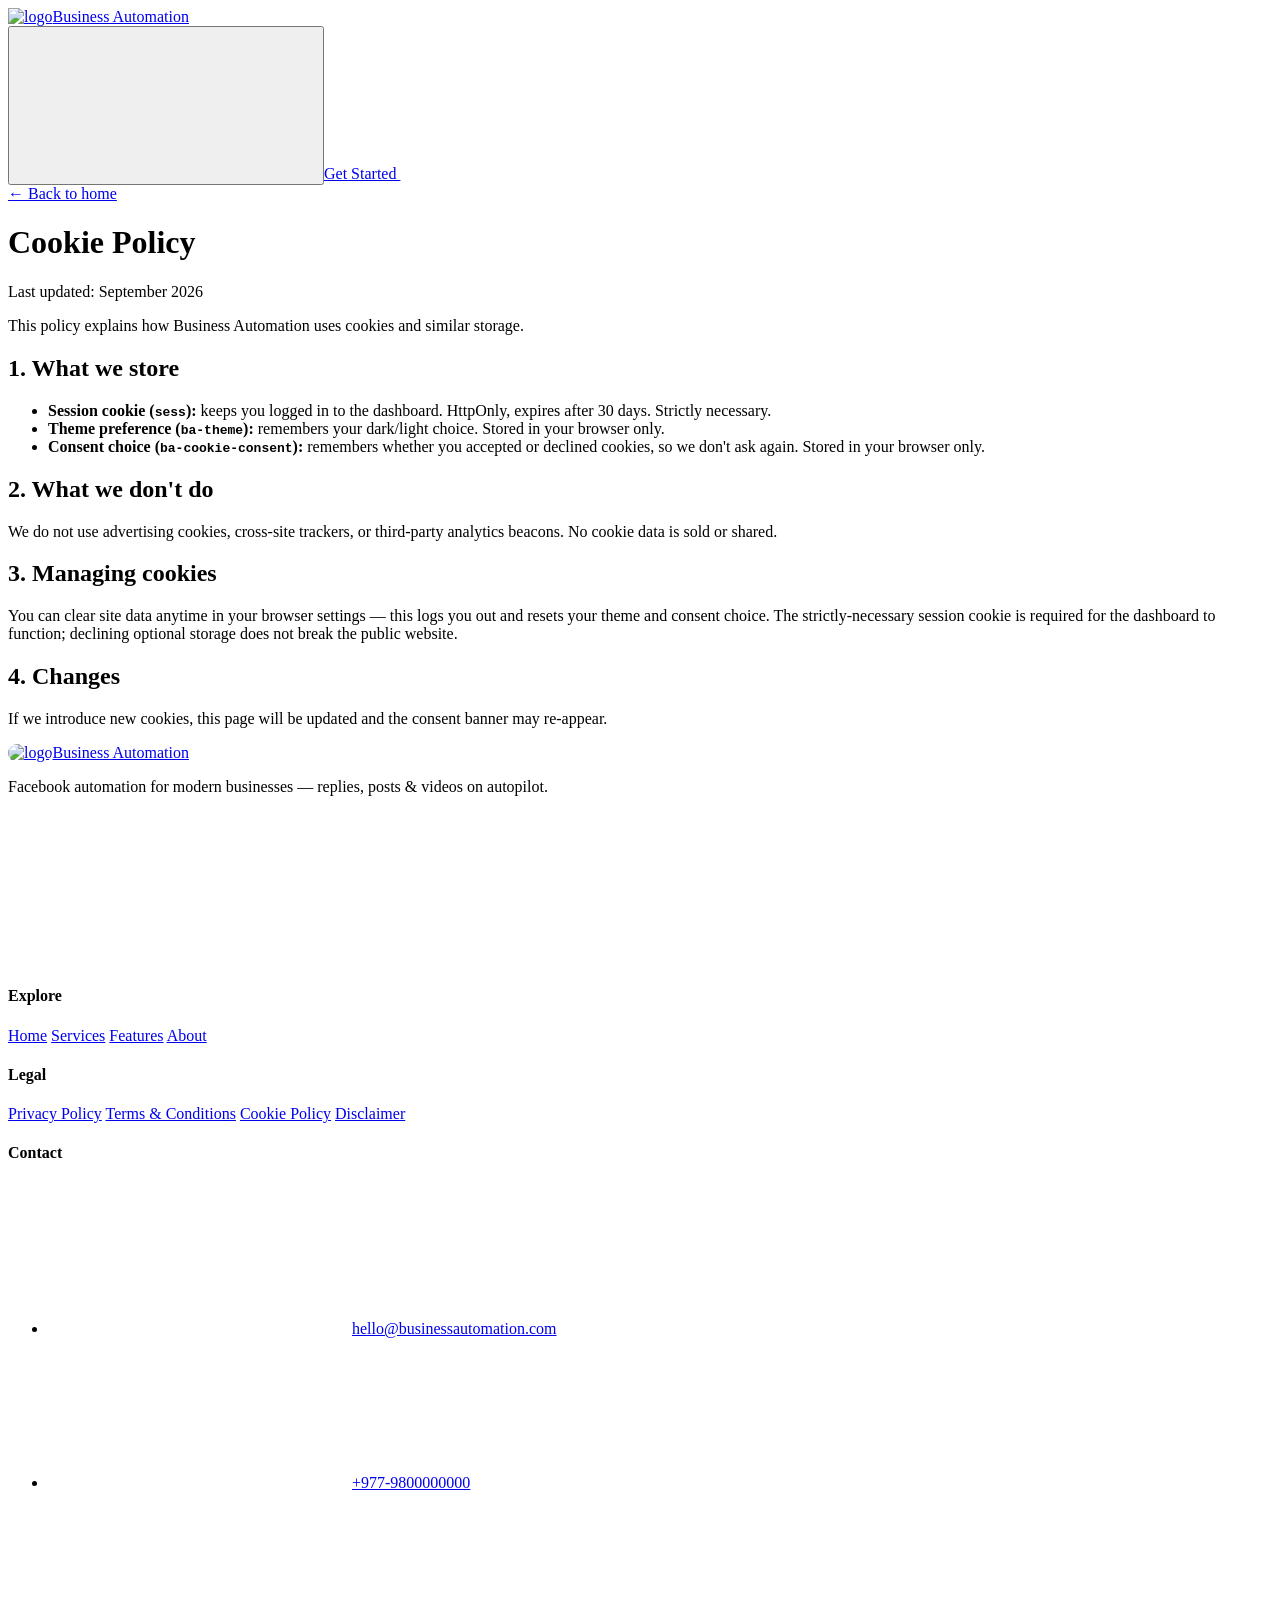
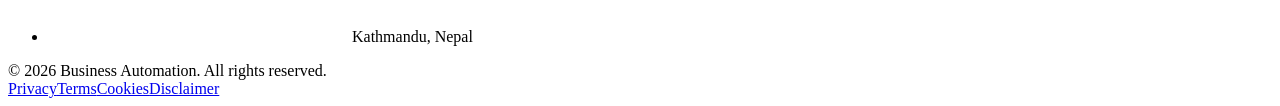
==== cookies.html @ f8b26d1c "Business Automation public site" ====
<!DOCTYPE html>
<html lang="en" data-theme="dark">
<head>
<meta charset="utf-8">
<meta name="viewport" content="width=device-width,initial-scale=1">
<title>Cookie Policy — Business Automation</title>
<link rel="icon" type="image/svg+xml" href="img/favicon.svg">
<link rel="preconnect" href="https://fonts.googleapis.com">
<link href="https://fonts.googleapis.com/css2?family=Plus+Jakarta+Sans:wght@400;500;600;700;800&display=swap" rel="stylesheet">
<link rel="stylesheet" href="css/style.css">
</head>
<body>
<nav class="nav"><div class="container nav-inner">
<a class="brand" href="/"><img src="img/logo.svg" alt="logo"><span>Business Automation</span></a>
<div class="nav-actions"><button class="theme-btn" id="themeBtn"><svg class="ic"><use href="img/icons.svg#moon"/></svg></button><a class="btn btn-primary btn-sm" href="/admin/login.html" data-auth-btn>Get Started <svg class="ic"><use href="img/icons.svg#arrow-right"/></svg></a></div>
</div></nav>
<main class="legal"><div class="container"><div class="paper">
<a class="back-link" href="/">← Back to home</a>
<h1>Cookie Policy</h1>
<div class="updated">Last updated: <span class="auto-date">September 2026</span></div>
<p>This policy explains how Business Automation uses cookies and similar storage.</p>
<h2>1. What we store</h2>
<ul>
<li><b>Session cookie (<code>sess</code>):</b> keeps you logged in to the dashboard. HttpOnly, expires after 30 days. Strictly necessary.</li>
<li><b>Theme preference (<code>ba-theme</code>):</b> remembers your dark/light choice. Stored in your browser only.</li>
<li><b>Consent choice (<code>ba-cookie-consent</code>):</b> remembers whether you accepted or declined cookies, so we don't ask again. Stored in your browser only.</li>
</ul>
<h2>2. What we don't do</h2>
<p>We do not use advertising cookies, cross-site trackers, or third-party analytics beacons. No cookie data is sold or shared.</p>
<h2>3. Managing cookies</h2>
<p>You can clear site data anytime in your browser settings — this logs you out and resets your theme and consent choice. The strictly-necessary session cookie is required for the dashboard to function; declining optional storage does not break the public website.</p>
<h2>4. Changes</h2>
<p>If we introduce new cookies, this page will be updated and the consent banner may re-appear.</p>
</div></div></main>
<footer class="site">
  <div class="container">
    <div class="f-grid">
      <div class="f-brand">
        <a class="brand" href="/"><img src="img/logo.svg" alt="logo" style="width:38px;height:38px;border-radius:11px"><span data-brand>Business Automation</span></a>
        <p>Facebook automation for modern businesses — replies, posts & videos on autopilot.</p>
        <div class="socials" data-socials>
          <a href="#" data-soc="facebook" title="Facebook" aria-label="Facebook"><svg class="ic"><use href="img/icons.svg#facebook"/></svg></a>
          <a href="#" data-soc="instagram" title="Instagram" aria-label="Instagram"><svg class="ic"><use href="img/icons.svg#instagram"/></svg></a>
          <a href="#" data-soc="youtube" title="YouTube" aria-label="YouTube"><svg class="ic"><use href="img/icons.svg#youtube"/></svg></a>
          <a href="#" data-soc="tiktok" title="TikTok" aria-label="TikTok"><svg class="ic"><use href="img/icons.svg#music"/></svg></a>
        </div>
      </div>
      <div class="f-col">
        <h4>Explore</h4>
        <a href="/">Home</a>
        <a href="/#services">Services</a>
        <a href="/#features">Features</a>
        <a href="/#about">About</a>
      </div>
      <div class="f-col">
        <h4>Legal</h4>
        <a href="privacy.html">Privacy Policy</a>
        <a href="terms.html">Terms &amp; Conditions</a>
        <a href="cookies.html">Cookie Policy</a>
        <a href="disclaimer.html">Disclaimer</a>
      </div>
      <div class="f-col">
        <h4>Contact</h4>
        <ul class="f-contact">
          <li><svg class="ic"><use href="img/icons.svg#mail"/></svg> <a href="#" data-contact="email">hello@businessautomation.com</a></li>
          <li><svg class="ic"><use href="img/icons.svg#phone"/></svg> <a href="#" data-contact="phone">+977-9800000000</a></li>
          <li><svg class="ic"><use href="img/icons.svg#pin"/></svg> <span data-contact="address">Kathmandu, Nepal</span></li>
        </ul>
      </div>
    </div>
    <div class="f-bottom">
      <span>© <span id="year">2026</span> <span data-brand>Business Automation</span>. All rights reserved.</span>
      <div class="f-legal">
        <a href="privacy.html">Privacy</a><a href="terms.html">Terms</a><a href="cookies.html">Cookies</a><a href="disclaimer.html">Disclaimer</a>
      </div>
    </div>
  </div>
</footer>
<script>
const r=document.documentElement,t=document.getElementById('themeBtn');
const ti=n=>'<svg class="ic"><use href="img/icons.svg#'+(n==='dark'?'moon':'sun')+'"/></svg>';
try{const s=localStorage.getItem('ba-theme')||'dark';r.setAttribute('data-theme',s);t.innerHTML=ti(s);}catch(e){}
t.onclick=()=>{const n=r.getAttribute('data-theme')==='dark'?'light':'dark';r.setAttribute('data-theme',n);t.innerHTML=ti(n);try{localStorage.setItem('ba-theme',n);}catch(e){}};
document.getElementById('year').textContent=new Date().getFullYear();
</script>
<script src="js/footer.js"></script>
<script src="js/chatbot.js"></script>
</body></html>
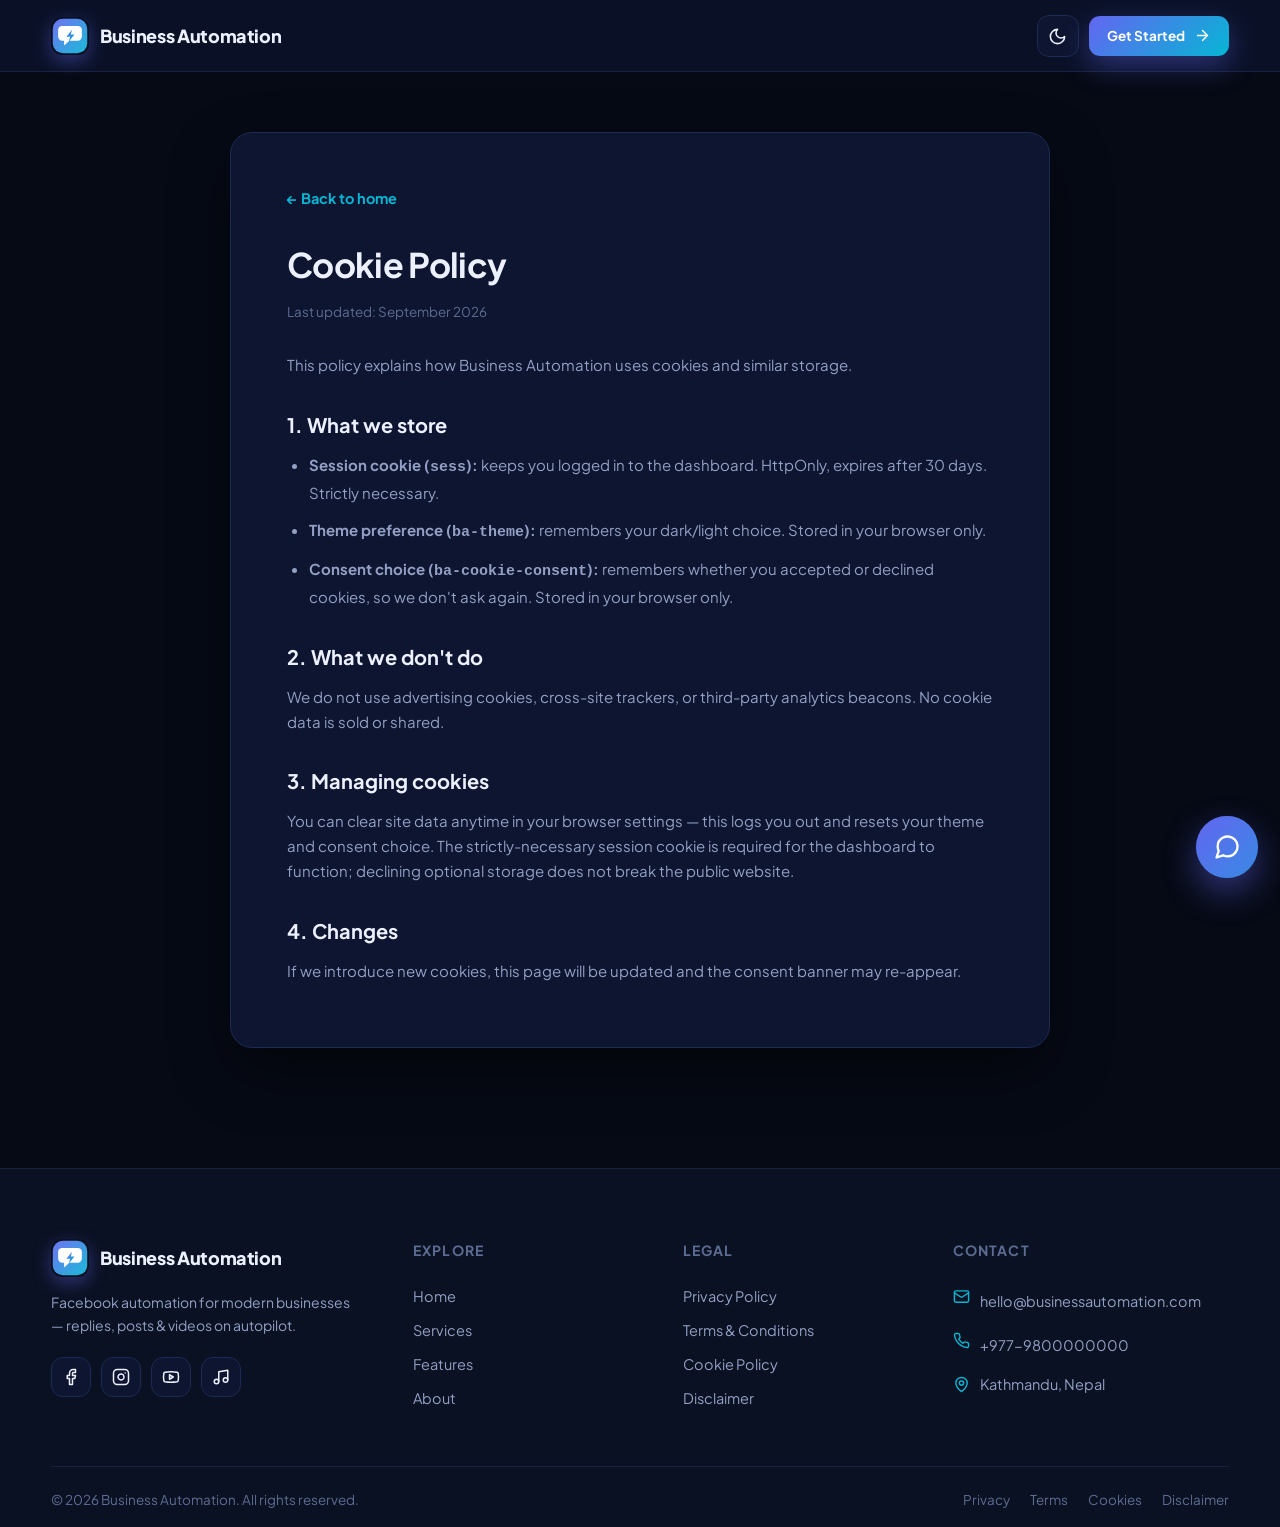
==== commit 00a4842d: "Fix absolute paths for GitHub Pages (cookies.html)" ====
--- a/cookies.html
+++ b/cookies.html
@@ -11,11 +11,11 @@
 </head>
 <body>
 <nav class="nav"><div class="container nav-inner">
-<a class="brand" href="/"><img src="img/logo.svg" alt="logo"><span>Business Automation</span></a>
-<div class="nav-actions"><button class="theme-btn" id="themeBtn"><svg class="ic"><use href="img/icons.svg#moon"/></svg></button><a class="btn btn-primary btn-sm" href="/admin/login.html" data-auth-btn>Get Started <svg class="ic"><use href="img/icons.svg#arrow-right"/></svg></a></div>
+<a class="brand" href="index.html"><img src="img/logo.svg" alt="logo"><span>Business Automation</span></a>
+<div class="nav-actions"><button class="theme-btn" id="themeBtn"><svg class="ic"><use href="img/icons.svg#moon"/></svg></button><a class="btn btn-primary btn-sm" href="#" data-auth-btn>Get Started <svg class="ic"><use href="img/icons.svg#arrow-right"/></svg></a></div>
 </div></nav>
 <main class="legal"><div class="container"><div class="paper">
-<a class="back-link" href="/">← Back to home</a>
+<a class="back-link" href="index.html">← Back to home</a>
 <h1>Cookie Policy</h1>
 <div class="updated">Last updated: <span class="auto-date">September 2026</span></div>
 <p>This policy explains how Business Automation uses cookies and similar storage.</p>
@@ -36,7 +36,7 @@
   <div class="container">
     <div class="f-grid">
       <div class="f-brand">
-        <a class="brand" href="/"><img src="img/logo.svg" alt="logo" style="width:38px;height:38px;border-radius:11px"><span data-brand>Business Automation</span></a>
+        <a class="brand" href="index.html"><img src="img/logo.svg" alt="logo" style="width:38px;height:38px;border-radius:11px"><span data-brand>Business Automation</span></a>
         <p>Facebook automation for modern businesses — replies, posts & videos on autopilot.</p>
         <div class="socials" data-socials>
           <a href="#" data-soc="facebook" title="Facebook" aria-label="Facebook"><svg class="ic"><use href="img/icons.svg#facebook"/></svg></a>
@@ -47,10 +47,10 @@
       </div>
       <div class="f-col">
         <h4>Explore</h4>
-        <a href="/">Home</a>
-        <a href="/#services">Services</a>
-        <a href="/#features">Features</a>
-        <a href="/#about">About</a>
+        <a href="index.html">Home</a>
+        <a href="index.html#services">Services</a>
+        <a href="index.html#features">Features</a>
+        <a href="index.html#about">About</a>
       </div>
       <div class="f-col">
         <h4>Legal</h4>
--- a/css/style.css
+++ b/css/style.css
@@ -0,0 +1,322 @@
+/* ============ Business Automation — Landing Styles ============ */
+*,*::before,*::after{box-sizing:border-box;margin:0;padding:0}
+:root{
+  --font:'Plus Jakarta Sans',system-ui,-apple-system,'Segoe UI',Roboto,sans-serif;
+  --brand1:#6366f1;--brand2:#06b6d4;--grad:linear-gradient(135deg,#6366f1 0%,#06b6d4 100%);
+  --ok:#22c55e;--warn:#f59e0b;--err:#ef4444;
+  --r:18px;--r-sm:12px;
+  --shadow:0 24px 60px rgba(0,0,0,.45);
+  --nav-h:72px;
+}
+[data-theme="dark"]{
+  --bg:#060a15;--bg2:#0a1122;--surface:#0d1530;--surface2:#111b3a;
+  --border:#1d2a52;--border-soft:#16223f;
+  --text:#edf1ff;--muted:#93a0c4;--faint:#5d6c92;
+  --glass:rgba(13,21,48,.72);
+  --hero-grid:rgba(99,102,241,.07);
+  --card-hover:rgba(99,102,241,.08);
+}
+[data-theme="light"]{
+  --bg:#f3f5fb;--bg2:#ffffff;--surface:#ffffff;--surface2:#eef1f9;
+  --border:#dde3f2;--border-soft:#e9edf7;
+  --text:#0d1530;--muted:#55648c;--faint:#8b98b8;
+  --glass:rgba(255,255,255,.78);
+  --hero-grid:rgba(99,102,241,.06);
+  --card-hover:rgba(99,102,241,.05);
+  --shadow:0 24px 55px rgba(35,55,130,.14);
+}
+html{scroll-behavior:smooth}
+body{font-family:var(--font);background:var(--bg);color:var(--text);line-height:1.65;overflow-x:hidden;transition:background .35s,color .35s}
+img{max-width:100%}
+a{color:inherit;text-decoration:none}
+/* ---------- svg icons ---------- */
+svg.ic{width:1.2em;height:1.2em;stroke:currentColor;fill:none;stroke-width:2;stroke-linecap:round;stroke-linejoin:round;flex-shrink:0;vertical-align:-.22em}
+.container{width:min(1180px,92%);margin:0 auto}
+.grad-text{background:var(--grad);-webkit-background-clip:text;background-clip:text;color:transparent}
+
+/* ---------- buttons ---------- */
+.btn{display:inline-flex;align-items:center;gap:9px;padding:13px 26px;border-radius:14px;font-weight:700;font-size:15px;border:none;cursor:pointer;transition:transform .2s,box-shadow .2s,background .2s;font-family:var(--font)}
+.btn svg.ic{width:17px;height:17px}
+.btn-primary{background:var(--grad);color:#fff;box-shadow:0 10px 28px rgba(99,102,241,.38)}
+.btn-primary:hover{transform:translateY(-2px);box-shadow:0 16px 36px rgba(99,102,241,.5)}
+.btn-ghost{background:transparent;color:var(--text);border:1.5px solid var(--border)}
+.btn-ghost:hover{border-color:var(--brand1);background:var(--card-hover)}
+.btn-sm{padding:9px 18px;font-size:13.5px;border-radius:11px}
+
+/* ---------- navbar ---------- */
+.nav{position:fixed;top:0;left:0;right:0;height:var(--nav-h);z-index:100;backdrop-filter:blur(18px);-webkit-backdrop-filter:blur(18px);background:var(--glass);border-bottom:1px solid var(--border-soft);transition:background .35s}
+.nav-inner{height:var(--nav-h);display:flex;align-items:center;justify-content:space-between;gap:16px}
+.brand{display:flex;align-items:center;gap:11px;font-weight:800;font-size:18px;letter-spacing:-.02em}
+.brand img{width:38px;height:38px;border-radius:11px;box-shadow:0 6px 18px rgba(99,102,241,.4)}
+.nav-links{display:flex;align-items:center;gap:6px}
+.nav-links a{padding:9px 15px;border-radius:10px;font-size:14.5px;font-weight:600;color:var(--muted);transition:.2s}
+.nav-links a:hover,.nav-links a.active{color:var(--text);background:var(--card-hover)}
+.nav-actions{display:flex;align-items:center;gap:10px}
+.theme-btn{width:42px;height:42px;border-radius:12px;border:1.5px solid var(--border);background:var(--surface);color:var(--text);cursor:pointer;display:flex;align-items:center;justify-content:center;transition:.25s}
+.theme-btn:hover{border-color:var(--brand1);transform:rotate(12deg)}
+.theme-btn svg.ic{width:19px;height:19px}
+.burger{display:none;width:42px;height:42px;border-radius:12px;border:1.5px solid var(--border);background:var(--surface);color:var(--text);cursor:pointer;align-items:center;justify-content:center}
+.burger svg.ic{width:20px;height:20px}
+.mobile-menu{display:none}
+
+/* ---------- hero ---------- */
+.hero{position:relative;padding:calc(var(--nav-h) + 84px) 0 90px;overflow:hidden}
+.hero::before{content:"";position:absolute;inset:0;background-image:linear-gradient(var(--hero-grid) 1px,transparent 1px),linear-gradient(90deg,var(--hero-grid) 1px,transparent 1px);background-size:52px 52px;mask-image:radial-gradient(ellipse 90% 70% at 50% 30%,#000 30%,transparent 75%);pointer-events:none}
+.blob{position:absolute;border-radius:50%;filter:blur(90px);opacity:.5;pointer-events:none;animation:drift 14s ease-in-out infinite alternate}
+.blob.b1{width:480px;height:480px;background:#6366f1;top:-140px;left:-120px}
+.blob.b2{width:420px;height:420px;background:#06b6d4;top:40px;right:-140px;animation-delay:-6s}
+@keyframes drift{from{transform:translate(0,0) scale(1)}to{transform:translate(60px,40px) scale(1.12)}}
+.hero-grid{position:relative;display:grid;grid-template-columns:1.05fr .95fr;gap:60px;align-items:center}
+.eyebrow{display:inline-flex;align-items:center;gap:8px;padding:7px 16px;border-radius:30px;background:var(--card-hover);border:1px solid var(--border);font-size:13px;font-weight:700;color:var(--muted);margin-bottom:22px}
+.eyebrow .pulse{width:9px;height:9px;border-radius:50%;background:var(--ok);box-shadow:0 0 0 0 rgba(34,197,94,.6);animation:pulse 1.8s infinite}
+@keyframes pulse{70%{box-shadow:0 0 0 11px rgba(34,197,94,0)}100%{box-shadow:0 0 0 0 rgba(34,197,94,0)}}
+.hero h1{font-size:clamp(38px,5.4vw,62px);line-height:1.12;letter-spacing:-.03em;font-weight:800;margin-bottom:20px}
+.hero p.lead{font-size:17.5px;color:var(--muted);max-width:520px;margin-bottom:34px}
+.hero-cta{display:flex;gap:14px;flex-wrap:wrap;margin-bottom:44px}
+.hero-mini{display:flex;gap:26px;flex-wrap:wrap}
+.hero-mini div strong{display:block;font-size:20px}
+.hero-mini div span{font-size:13px;color:var(--faint)}
+/* hero visual */
+.hero-visual{position:relative}
+.mock{background:var(--surface);border:1px solid var(--border);border-radius:22px;box-shadow:var(--shadow);overflow:hidden;animation:float 7s ease-in-out infinite}
+@keyframes float{0%,100%{transform:translateY(0)}50%{transform:translateY(-14px)}}
+.mock-bar{display:flex;align-items:center;gap:7px;padding:13px 18px;border-bottom:1px solid var(--border-soft)}
+.mock-bar i{width:11px;height:11px;border-radius:50%;background:var(--border)}
+.mock-bar i:first-child{background:#f87171}.mock-bar i:nth-child(2){background:#fbbf24}.mock-bar i:nth-child(3){background:#34d399}
+.mock-body{padding:22px}
+.chat-row{display:flex;gap:10px;margin-bottom:14px;align-items:flex-end}
+.chat-row.me{justify-content:flex-end}
+.bubble{max-width:75%;padding:11px 15px;border-radius:16px;font-size:13.5px;line-height:1.5}
+.chat-row.them .bubble{background:var(--surface2);border:1px solid var(--border);border-bottom-left-radius:5px}
+.chat-row.me .bubble{background:var(--grad);color:#fff;border-bottom-right-radius:5px}
+.avatar{width:32px;height:32px;border-radius:50%;background:var(--grad);color:#fff;display:flex;align-items:center;justify-content:center;font-size:14px;font-weight:800;flex-shrink:0}
+.typing{display:inline-flex;gap:5px;padding:14px 18px}
+.typing i{width:8px;height:8px;border-radius:50%;background:var(--faint);animation:tp 1.2s infinite}
+.typing i:nth-child(2){animation-delay:.15s}.typing i:nth-child(3){animation-delay:.3s}
+@keyframes tp{0%,60%,100%{transform:none;opacity:.5}30%{transform:translateY(-5px);opacity:1}}
+.float-card{position:absolute;background:var(--surface);border:1px solid var(--border);border-radius:16px;padding:13px 17px;box-shadow:var(--shadow);display:flex;align-items:center;gap:11px;font-size:13px;font-weight:700;animation:float 6s ease-in-out infinite}
+.float-card small{display:block;font-weight:600;color:var(--faint);font-size:11.5px}
+.float-card .ic{width:38px;height:38px;border-radius:11px;display:flex;align-items:center;justify-content:center;flex-shrink:0}
+.float-card .ic svg.ic{width:20px;height:20px}
+.fc1{top:-24px;right:8%;animation-delay:-2s}.fc1 .ic{background:rgba(34,197,94,.15)}
+.fc2{bottom:-20px;left:4%;animation-delay:-4s}.fc2 .ic{background:rgba(99,102,241,.15)}
+
+/* ---------- stats strip ---------- */
+.stats{border-top:1px solid var(--border-soft);border-bottom:1px solid var(--border-soft);background:var(--bg2)}
+.stats-grid{display:grid;grid-template-columns:repeat(4,1fr);padding:44px 0;gap:20px}
+.stat{text-align:center}
+.stat .num{font-size:clamp(30px,3.6vw,44px);font-weight:800;letter-spacing:-.02em}
+.stat .lbl{color:var(--faint);font-size:13.5px;font-weight:600;margin-top:4px}
+
+/* ---------- sections ---------- */
+section.block{padding:100px 0}
+.sec-head{text-align:center;max-width:640px;margin:0 auto 60px}
+.sec-tag{display:inline-block;padding:6px 16px;border-radius:24px;background:var(--card-hover);border:1px solid var(--border);font-size:12.5px;font-weight:800;letter-spacing:.12em;text-transform:uppercase;color:var(--brand2);margin-bottom:16px}
+.sec-head h2{font-size:clamp(30px,4vw,44px);letter-spacing:-.025em;font-weight:800;margin-bottom:14px}
+.sec-head p{color:var(--muted);font-size:16.5px}
+
+/* services */
+.svc-grid{display:grid;grid-template-columns:repeat(3,1fr);gap:24px}
+.svc{background:var(--surface);border:1px solid var(--border);border-radius:var(--r);padding:36px 30px;position:relative;overflow:hidden;transition:transform .3s,box-shadow .3s,border-color .3s}
+.svc:hover{transform:translateY(-8px);box-shadow:var(--shadow);border-color:var(--brand1)}
+.svc::after{content:"";position:absolute;top:0;left:0;right:0;height:4px;background:var(--grad);opacity:0;transition:.3s}
+.svc:hover::after{opacity:1}
+.svc .ic{width:62px;height:62px;border-radius:18px;background:var(--grad);display:flex;align-items:center;justify-content:center;margin-bottom:22px;box-shadow:0 12px 26px rgba(99,102,241,.35)}
+.svc .ic svg.ic{width:30px;height:30px;color:#fff}
+.svc h3{font-size:20px;margin-bottom:10px;letter-spacing:-.01em}
+.svc p{color:var(--muted);font-size:14.5px;margin-bottom:18px}
+.svc .meta{display:flex;align-items:center;gap:8px;font-size:13px;font-weight:700}
+.badge-live{color:var(--ok)}.badge-soon{color:var(--warn)}
+.svc-link{font-size:14px;font-weight:700;color:var(--brand2)}
+.svc-link:hover{text-decoration:underline}
+
+/* features */
+.feat-grid{display:grid;grid-template-columns:repeat(3,1fr);gap:20px}
+.feat{background:var(--surface);border:1px solid var(--border-soft);border-radius:var(--r);padding:28px 26px;transition:.28s}
+.feat:hover{border-color:var(--brand1);background:var(--card-hover);transform:translateY(-5px)}
+.feat .ic{margin-bottom:14px;color:var(--brand1)}
+.feat .ic svg.ic{width:32px;height:32px}
+.feat h3{font-size:16.5px;margin-bottom:8px}
+.feat p{color:var(--muted);font-size:14px}
+
+/* about */
+.about-grid{display:grid;grid-template-columns:1fr 1fr;gap:64px;align-items:center}
+.about-visual{position:relative}
+.about-card{background:var(--surface);border:1px solid var(--border);border-radius:var(--r);padding:34px;box-shadow:var(--shadow)}
+.about-card .row{display:flex;justify-content:space-between;align-items:center;padding:13px 0;border-bottom:1px solid var(--border-soft);font-size:14.5px}
+.about-card .row:last-child{border:none}
+.about-card .row b{font-weight:700}
+.about-card .ok{color:var(--ok);font-weight:800}
+.about h2{font-size:clamp(28px,3.6vw,40px);letter-spacing:-.02em;margin-bottom:18px;font-weight:800}
+.about p{color:var(--muted);margin-bottom:16px;font-size:16px}
+.check-list{list-style:none;margin:24px 0;display:grid;gap:12px}
+.check-list li{display:flex;gap:12px;align-items:flex-start;font-size:15px;font-weight:600}
+.check-list .ck{width:24px;height:24px;border-radius:50%;background:rgba(34,197,94,.15);color:var(--ok);display:flex;align-items:center;justify-content:center;flex-shrink:0;margin-top:2px}
+.check-list .ck svg.ic{width:14px;height:14px;stroke-width:3}
+
+/* CTA band */
+.cta-band{background:var(--grad);border-radius:28px;padding:64px 48px;text-align:center;color:#fff;position:relative;overflow:hidden;box-shadow:0 30px 70px rgba(99,102,241,.35)}
+.cta-band::before{content:"";position:absolute;width:400px;height:400px;border-radius:50%;background:rgba(255,255,255,.12);top:-160px;right:-120px}
+.cta-band::after{content:"";position:absolute;width:300px;height:300px;border-radius:50%;background:rgba(255,255,255,.1);bottom:-140px;left:-80px}
+.cta-band h2{font-size:clamp(28px,4vw,42px);letter-spacing:-.02em;margin-bottom:12px;position:relative}
+.cta-band p{opacity:.92;margin-bottom:30px;font-size:16.5px;position:relative}
+.cta-band .btn{background:#fff;color:#4f46e5;position:relative}
+.cta-band .btn:hover{transform:translateY(-2px);box-shadow:0 14px 30px rgba(0,0,0,.25)}
+
+/* ---------- footer ---------- */
+footer.site{background:var(--bg2);border-top:1px solid var(--border-soft);padding:70px 0 0;margin-top:40px}
+.f-grid{display:grid;grid-template-columns:1.4fr 1fr 1fr 1.2fr;gap:40px;padding-bottom:50px}
+.f-brand p{color:var(--muted);font-size:14px;margin:14px 0 20px;max-width:300px}
+.socials{display:flex;gap:10px}
+.socials a{width:40px;height:40px;border-radius:12px;border:1px solid var(--border);display:flex;align-items:center;justify-content:center;transition:.25s;background:var(--surface)}
+.socials a svg.ic{width:18px;height:18px}
+.socials a:hover{background:var(--grad);border-color:transparent;transform:translateY(-3px);color:#fff}
+.f-col h4{font-size:14px;letter-spacing:.08em;text-transform:uppercase;color:var(--faint);margin-bottom:18px}
+.f-col a,.f-col li{display:block;list-style:none;color:var(--muted);font-size:14.5px;padding:5px 0;transition:.2s}
+.f-col a:hover{color:var(--text);padding-left:5px}
+.f-contact li{display:flex;gap:10px;align-items:flex-start}
+.f-contact li svg.ic{width:17px;height:17px;color:var(--brand2);margin-top:3px}
+.f-bottom{border-top:1px solid var(--border-soft);padding:22px 0;display:flex;justify-content:space-between;align-items:center;gap:14px;flex-wrap:wrap;font-size:13.5px;color:var(--faint)}
+.f-legal{display:flex;gap:20px;flex-wrap:wrap}
+.f-legal a:hover{color:var(--text)}
+
+/* ---------- cookie banner ---------- */
+.cookie{position:fixed;bottom:22px;left:22px;right:22px;max-width:460px;background:var(--surface);border:1px solid var(--border);border-radius:20px;padding:24px;box-shadow:var(--shadow);z-index:200;transform:translateY(140%);transition:transform .5s cubic-bezier(.2,.9,.3,1.2)}
+.cookie.show{transform:none}
+.cookie h4{font-size:16px;margin-bottom:8px;display:flex;align-items:center;gap:9px}
+.cookie h4 svg.ic{width:22px;height:22px;color:var(--warn)}
+.cookie p{font-size:13.5px;color:var(--muted);margin-bottom:16px}
+.cookie p a{color:var(--brand2);font-weight:700}
+.cookie .row{display:flex;gap:10px}
+
+/* ---------- reveal ---------- */
+.rv{opacity:0;transform:translateY(34px);transition:opacity .7s ease,transform .7s cubic-bezier(.2,.7,.3,1)}
+.rv.in{opacity:1;transform:none}
+.rv.d1{transition-delay:.1s}.rv.d2{transition-delay:.2s}.rv.d3{transition-delay:.3s}
+
+/* ---------- legal pages ---------- */
+.legal{padding:calc(var(--nav-h) + 60px) 0 80px}
+.legal .paper{max-width:820px;margin:0 auto;background:var(--surface);border:1px solid var(--border);border-radius:22px;padding:52px 56px;box-shadow:var(--shadow)}
+.legal h1{font-size:34px;letter-spacing:-.02em;margin-bottom:8px}
+.legal .updated{color:var(--faint);font-size:13.5px;margin-bottom:30px}
+.legal h2{font-size:20px;margin:30px 0 12px}
+.legal p,.legal li{color:var(--muted);font-size:15px;margin-bottom:12px}
+.legal ul{padding-left:22px}
+.back-link{display:inline-flex;align-items:center;gap:8px;font-weight:700;color:var(--brand2);margin-bottom:26px;font-size:14.5px}
+
+/* ---------- responsive ---------- */
+@media(max-width:1024px){
+  .hero-grid{grid-template-columns:1fr;gap:50px}
+  .hero-visual{max-width:560px}
+  .svc-grid,.feat-grid{grid-template-columns:repeat(2,1fr)}
+  .about-grid{grid-template-columns:1fr;gap:44px}
+  .f-grid{grid-template-columns:1fr 1fr}
+}
+@media(max-width:768px){
+  .nav-links{display:none}
+  .nav-actions .btn{display:none}
+  .burger{display:flex;align-items:center;justify-content:center}
+  .mobile-menu{display:block;position:fixed;top:var(--nav-h);left:0;right:0;background:var(--glass);backdrop-filter:blur(20px);border-bottom:1px solid var(--border);padding:14px 4%;z-index:99;transform:translateY(-130%);transition:transform .35s ease}
+  .mobile-menu.open{transform:none}
+  .mobile-menu a{display:block;padding:13px 10px;font-weight:700;border-radius:10px;color:var(--muted)}
+  .mobile-menu a:hover,.mobile-menu a.active{background:var(--card-hover);color:var(--text)}
+  .mobile-menu .btn{width:100%;justify-content:center;margin-top:10px}
+  .stats-grid{grid-template-columns:repeat(2,1fr);gap:28px}
+  section.block{padding:70px 0}
+  .cta-band{padding:48px 26px}
+  .legal .paper{padding:34px 26px}
+}
+@media(max-width:560px){
+  .svc-grid,.feat-grid{grid-template-columns:1fr}
+  .f-grid{grid-template-columns:1fr;gap:30px}
+  .hero-cta .btn{flex:1;justify-content:center}
+  .float-card{font-size:11.5px;padding:10px 13px}
+  .fc1{top:-18px}.fc2{bottom:-14px}
+  .cookie{left:12px;right:12px;bottom:12px}
+  .f-bottom{justify-content:center;text-align:center}
+}
+
+/* ================= chat widget ================= */
+.chat-fab{position:fixed;right:22px;bottom:22px;width:62px;height:62px;border-radius:50%;background:var(--grad);border:none;cursor:pointer;display:flex;align-items:center;justify-content:center;box-shadow:0 14px 34px rgba(99,102,241,.45);z-index:2000;transition:transform .25s}
+.chat-fab:hover{transform:scale(1.08) rotate(4deg)}
+.chat-fab svg.ic{width:28px;height:28px;color:#fff}
+.chat-fab .ping{position:absolute;inset:0;border-radius:50%;background:rgba(99,102,241,.55);animation:cping 2.2s ease-out infinite;z-index:-1}
+@keyframes cping{0%{transform:scale(1);opacity:.7}80%,100%{transform:scale(1.55);opacity:0}}
+.chat-dot{position:absolute;top:3px;right:3px;width:15px;height:15px;border-radius:50%;background:#22c55e;border:3px solid var(--bg);animation:blink 1.6s infinite}
+@keyframes blink{50%{opacity:.4}}
+.chat-win{position:fixed;right:22px;bottom:96px;width:384px;max-width:calc(100vw - 28px);height:560px;max-height:calc(100dvh - 130px);background:var(--surface);border:1px solid var(--border);border-radius:22px;display:flex;flex-direction:column;overflow:hidden;z-index:2000;box-shadow:0 30px 70px rgba(0,0,0,.4);transform:translateY(26px) scale(.95);opacity:0;pointer-events:none;transition:transform .32s cubic-bezier(.2,.9,.3,1.15),opacity .25s}
+.chat-win.open{transform:none;opacity:1;pointer-events:auto}
+.chat-head{display:flex;align-items:center;gap:12px;padding:14px 16px;background:var(--grad);color:#fff;flex-shrink:0}
+.chat-head img{width:38px;height:38px;border-radius:12px;background:rgba(255,255,255,.15);padding:5px}
+.chat-head .ch-t{flex:1;min-width:0}
+.chat-head .ch-t b{font-size:15px;display:block;letter-spacing:-.01em}
+.chat-head .ch-t span{font-size:11.5px;opacity:.85;display:flex;align-items:center;gap:6px}
+.chat-head .on{width:8px;height:8px;border-radius:50%;background:#4ade80;display:inline-block;animation:blink 1.8s infinite}
+.chat-head button{background:rgba(255,255,255,.15);border:none;color:#fff;width:32px;height:32px;border-radius:10px;cursor:pointer;display:flex;align-items:center;justify-content:center;transition:.2s}
+.chat-head button:hover{background:rgba(255,255,255,.3)}
+.chat-head button svg.ic{width:16px;height:16px}
+.chat-body{flex:1;overflow-y:auto;padding:18px 14px;display:flex;flex-direction:column;gap:12px}
+.msg{display:flex;gap:8px;align-items:flex-end;animation:msgin .3s ease}
+@keyframes msgin{from{opacity:0;transform:translateY(8px)}}
+.msg .m-av{width:30px;height:30px;border-radius:50%;background:var(--grad);display:flex;align-items:center;justify-content:center;flex-shrink:0;overflow:hidden}
+.msg .m-av img{width:20px;height:20px}
+.msg .bubble{max-width:78%;padding:11px 14px;border-radius:16px;font-size:13.8px;line-height:1.55;white-space:pre-line}
+.msg.bot .bubble{background:var(--card-hover);border:1px solid var(--border);border-bottom-left-radius:5px;color:var(--text)}
+.msg.user{justify-content:flex-end}
+.msg.user .bubble{background:var(--grad);color:#fff;border-bottom-right-radius:5px}
+.bubble.typing{display:flex;gap:5px;padding:14px 16px}
+.bubble.typing i{width:7px;height:7px;border-radius:50%;background:var(--faint);animation:tp 1.2s infinite}
+.bubble.typing i:nth-child(2){animation-delay:.15s}
+.bubble.typing i:nth-child(3){animation-delay:.3s}
+@keyframes tp{0%,60%,100%{transform:none;opacity:.4}30%{transform:translateY(-5px);opacity:1}}
+.chips{display:flex;gap:8px;padding:4px 14px 10px;flex-wrap:wrap;flex-shrink:0}
+.chips button{border:1.5px solid var(--brand1);background:transparent;color:var(--brand1);font-size:12.5px;font-weight:600;padding:7px 13px;border-radius:20px;cursor:pointer;transition:.2s;font-family:inherit}
+.chips button:hover{background:var(--brand1);color:#fff}
+.chat-input{display:flex;gap:9px;padding:12px 14px;border-top:1px solid var(--border);flex-shrink:0;background:var(--surface)}
+.chat-input input{flex:1;border:1.5px solid var(--border);background:var(--bg);color:var(--text);border-radius:14px;padding:11px 14px;font-size:13.5px;font-family:inherit;outline:none;transition:.2s}
+.chat-input input:focus{border-color:var(--brand1)}
+.chat-input button{width:44px;height:44px;border-radius:14px;border:none;background:var(--grad);color:#fff;cursor:pointer;display:flex;align-items:center;justify-content:center;flex-shrink:0;transition:.2s}
+.chat-input button:hover{transform:scale(1.06)}
+.chat-input button svg.ic{width:19px;height:19px}
+@media(max-width:560px){
+  .chat-win{right:14px;left:14px;width:auto;bottom:92px}
+  .chat-fab{right:16px;bottom:16px}
+}
+
+/* ================= Auth pages (login / signup / verify) ================= */
+.paper.auth{max-width:520px}
+.auth-sub{color:var(--muted);margin:-2px 0 26px;font-size:15px}
+.auth-form .field{margin-bottom:16px}
+.auth-form .field label{display:block;font-size:13.5px;font-weight:600;margin-bottom:7px}
+.auth-form .field input{width:100%;box-sizing:border-box;border:1.5px solid var(--border);background:var(--bg);color:var(--text);border-radius:13px;padding:12px 15px;font-size:14.5px;font-family:inherit;outline:none;transition:border-color .2s,box-shadow .2s}
+.auth-form .field input:focus{border-color:var(--brand1);box-shadow:0 0 0 3px rgba(99,102,241,.16)}
+.auth-form .hint{font-size:12.5px;color:var(--faint);margin-top:6px}
+.auth-form .btn-block{width:100%;justify-content:center;margin-top:4px}
+.auth-form .btn-block:disabled{opacity:.75;cursor:default;transform:none}
+.err-msg{font-size:13.5px;color:#f87171;margin-bottom:14px;text-align:center;min-height:18px}
+.err-msg:empty{display:none}
+.auth-alt{text-align:center;margin-top:18px;font-size:14px;color:var(--muted)}
+.auth-alt a{color:var(--brand1);font-weight:600}
+.spin{width:16px;height:16px;border:2px solid rgba(255,255,255,.35);border-top-color:#fff;border-radius:50%;animation:spin .7s linear infinite;display:inline-block;flex-shrink:0}
+@keyframes spin{to{transform:rotate(360deg)}}
+.otp-input{text-align:center;letter-spacing:10px;font-size:20px !important;font-weight:700}
+.resend{text-align:center;font-size:13.5px;color:var(--muted);margin-top:14px}
+.resend button{background:none;border:none;color:var(--brand1);font-weight:600;cursor:pointer;font-size:13.5px;font-family:inherit;padding:0}
+.resend button:disabled{color:var(--faint);cursor:default}
+.contact-card{border:1.5px dashed var(--border);border-radius:16px;padding:22px;text-align:center}
+.contact-card h3{margin:0 0 6px;font-size:17px}
+.contact-card p{margin:0 0 14px;font-size:13.5px;color:var(--muted);line-height:1.6}
+.contact-line{font-size:14px;margin:8px 0}
+.contact-line a{color:var(--brand1);font-weight:600;text-decoration:none}
+.loading-line{text-align:center;padding:26px 0;font-size:14px;color:var(--faint)}
+
+/* ================= Ripple preloader (public pages) ================= */
+.ripple-overlay{position:fixed;inset:0;background:var(--bg);z-index:9999;display:flex;align-items:center;justify-content:center}
+.ripple-overlay.gone{display:none}
+.ripple-wrap{position:relative;width:200px;height:200px;display:flex;align-items:center;justify-content:center}
+.ripple-bubble{position:absolute;border-radius:50%;border:1px solid #6366f1;opacity:0;animation:rippleGrow 1.8s ease-out infinite}
+.ripple-bubble:nth-child(1){border-color:#6366f1}
+.ripple-bubble:nth-child(2){animation-delay:.4s;border-color:#3f83f8}
+.ripple-bubble:nth-child(3){animation-delay:.8s;border-color:#06b6d4}
+@keyframes rippleGrow{0%{width:16px;height:16px;opacity:.9}100%{width:240px;height:240px;opacity:0}}
+.ripple-label{position:relative;z-index:2;font-family:Fraunces,Georgia,serif;font-size:16px;font-weight:600;background-image:linear-gradient(135deg,#818cf8 0%,#22d3ee 100%);-webkit-background-clip:text;background-clip:text;color:transparent;-webkit-text-fill-color:transparent;padding:6px 16px;white-space:nowrap;max-width:70vw;overflow:hidden;text-overflow:ellipsis}[data-theme="light"] .ripple-label{background-image:linear-gradient(135deg,#4f46e5 0%,#0891b2 100%)}
